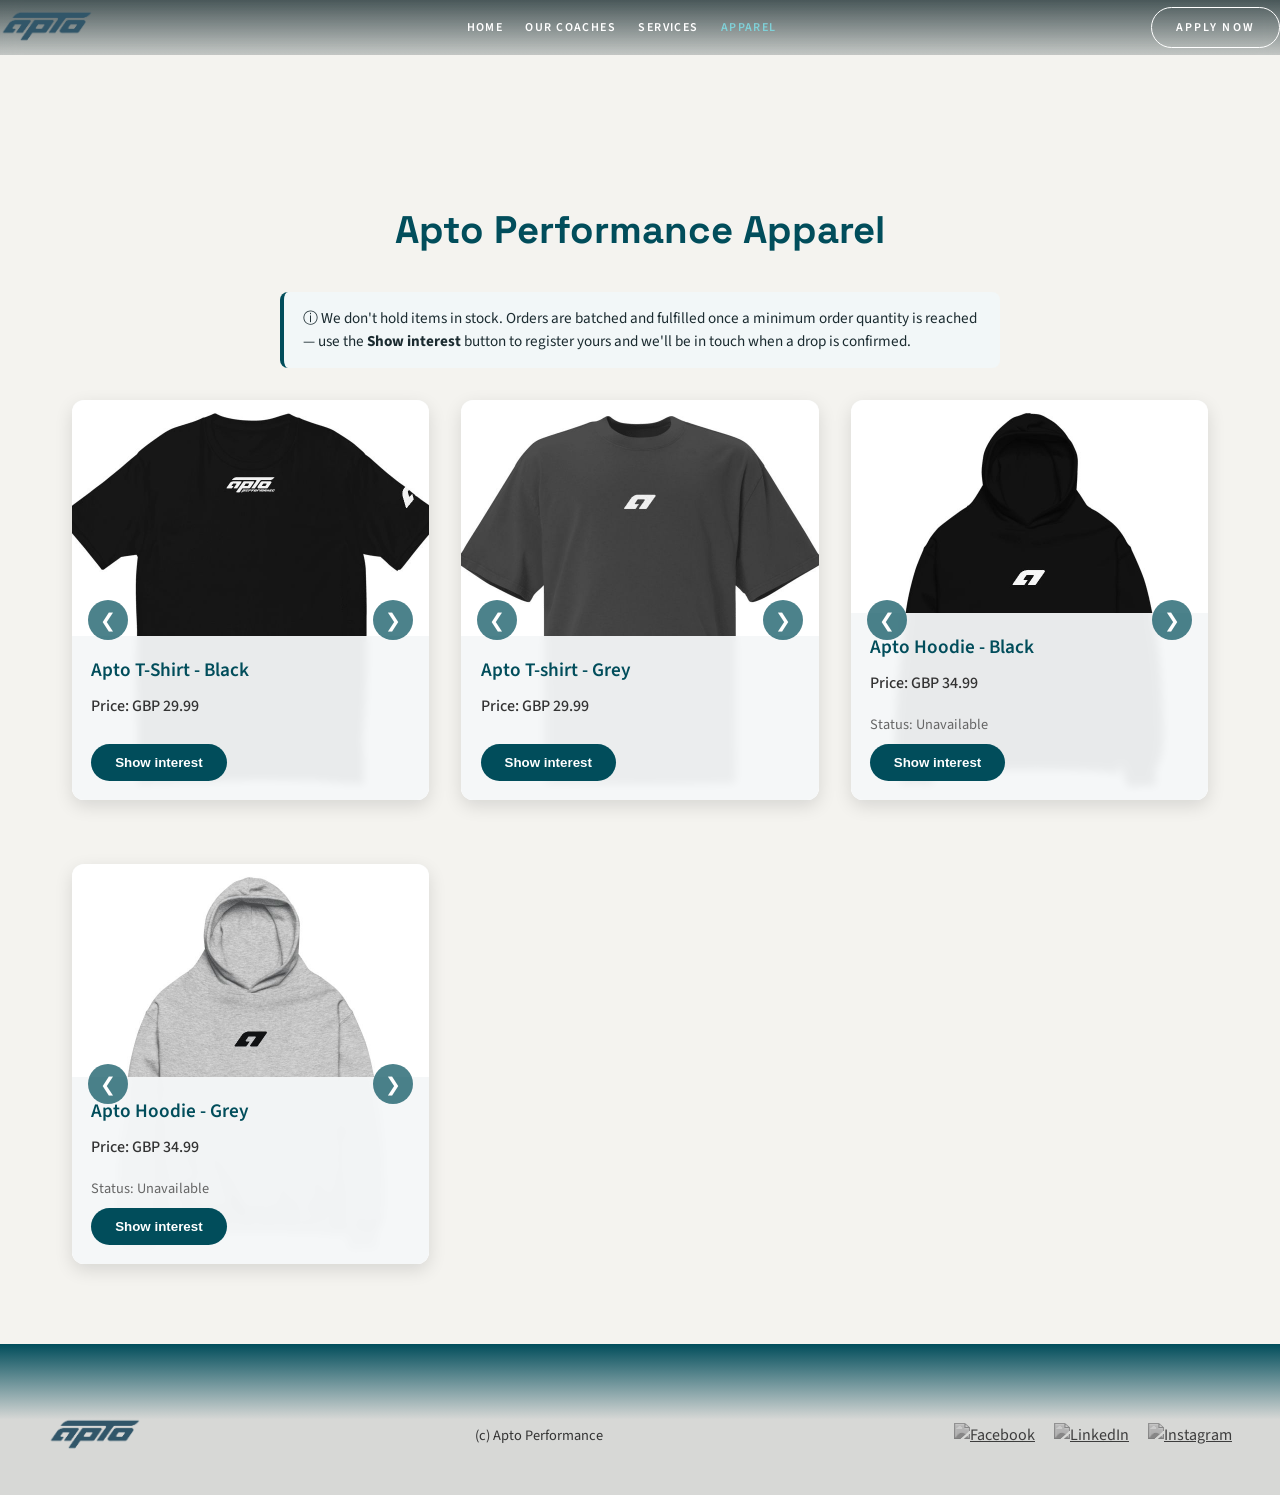
==== Apparel.html @ 1d26939c "WebsiteUpdate" ====
<!DOCTYPE html>
<html lang="en">
<head>
    <meta charset="UTF-8">
    <meta name="viewport" content="width=device-width, initial-scale=1.0">
    <title>Apparel - Apto Performance</title>
    <link rel="stylesheet" href="Stylesheet2.css">
    <link rel="preconnect" href="https://fonts.googleapis.com">
    <link rel="preconnect" href="https://fonts.gstatic.com" crossorigin>
    <link href="https://fonts.googleapis.com/css2?family=Space+Grotesk:wght@400;500;600;700&family=Source+Sans+3:wght@400;500;600&display=swap" rel="stylesheet">
</head>
<body class="page-light">
    <header class="navbar">
        <a class="logo" href="AptoPerformance2.html" aria-label="Apto Performance home">
            <img src="Images/AptoBlueBG.png" alt="Apto Performance logo">
        </a>
        <nav class="nav-links">
			<a href="AptoPerformance2.html">Home</a>
			<a href="Coaches.html">Our Coaches</a>
			<a href="Services.html">Services</a>
			<a href="Apparel.html" class="active">Apparel</a>
			
		</nav>
        <a href="Applicaton.html" class="apply-button">Apply Now</a>
    </header>

    <main class="shop-container">
        <h1 class="page-title">Apto Performance Apparel</h1>

        <div class="apparel-disclaimer">
            <p>&#9432; We don't hold items in stock. Orders are batched and fulfilled once a minimum order quantity is reached — use the <strong>Show interest</strong> button to register yours and we'll be in touch when a drop is confirmed.</p>
        </div>

        <div class="shop-grid">
            <div class="shop-item">
                <div class="item-slides">
                    <div class="item-image active">
                        <img src="Images/AptoTshirtBlack.jpg" alt="Apto Performance T-Shirt Black - Front">
                    </div>
                    <div class="item-image">
                        <img src="Images/AptoTshirtBlackBack.jpg" alt="Apto Performance T-Shirt Black - Back">
                    </div>
                    <button class="slide-prev" aria-label="Previous view">&#10094;</button>
                    <button class="slide-next" aria-label="Next view">&#10095;</button>
                </div>
                <div class="item-details">
                    <h3 class="item-name">Apto T-Shirt - Black</h3>
                    <p class="item-price">Price: GBP 29.99</p>
                    <button class="interest-button" type="button" data-item="Apto T-Shirt - Black">Show interest</button>
                </div>
            </div>

            <div class="shop-item">
                <div class="item-slides">
                    <div class="item-image active">
                        <img src="Images/AptoTshirtGreyFront.jpg" alt="Apto Performance T-shirt Grey - Front">
                    </div>
                    <div class="item-image">
                        <img src="Images/AptoTshirtGreyBack.jpg" alt="Apto Performance T-shirt Grey - Back">
                    </div>
                    <button class="slide-prev" aria-label="Previous view">&#10094;</button>
                    <button class="slide-next" aria-label="Next view">&#10095;</button>
                </div>
                <div class="item-details">
                    <h3 class="item-name">Apto T-shirt - Grey</h3>
                    <p class="item-price">Price: GBP 29.99</p>
                    <button class="interest-button" type="button" data-item="Apto T-shirt - Grey">Show interest</button>
                </div>
            </div>

            <div class="shop-item">
                <div class="item-slides">
                    <div class="item-image active">
                        <img src="Images/AptoHoodieBlack.jpg" alt="Apto Performance Hoodie Black - Front">
                    </div>
                    <div class="item-image">
                        <img src="Images/AptoHoodieBlackBack.jpg" alt="Apto Performance Hoodie Black - Back">
                    </div>
                    <button class="slide-prev" aria-label="Previous view">&#10094;</button>
                    <button class="slide-next" aria-label="Next view">&#10095;</button>
                </div>
                <div class="item-details">
                    <h3 class="item-name">Apto Hoodie - Black</h3>
                    <p class="item-price">Price: GBP 34.99</p>
                    <p class="item-status">Status: Unavailable</p>
                    <button class="interest-button" type="button" data-item="Apto Hoodie - Black">Show interest</button>
                </div>
            </div>

            <div class="shop-item">
                <div class="item-slides">
                    <div class="item-image active">
                        <img src="Images/AptoHoodieGreyFront.jpg" alt="Apto Performance Hoodie Grey - Front">
                    </div>
                    <div class="item-image">
                        <img src="Images/AptoHoodieGreyBack.jpg" alt="Apto Performance Hoodie Grey - Back">
                    </div>
                    <button class="slide-prev" aria-label="Previous view">&#10094;</button>
                    <button class="slide-next" aria-label="Next view">&#10095;</button>
                </div>
                <div class="item-details">
                    <h3 class="item-name">Apto Hoodie - Grey</h3>
                    <p class="item-price">Price: GBP 34.99</p>
                    <p class="item-status">Status: Unavailable</p>
                    <button class="interest-button" type="button" data-item="Apto Hoodie - Grey">Show interest</button>
                </div>
            </div>
        </div>
    </main>

    <div class="interest-modal" id="interestModal" aria-hidden="true">
    <div class="interest-dialog" role="dialog" aria-modal="true" aria-labelledby="interestTitle">
        <button class="interest-close" type="button" aria-label="Close">&times;</button>
        <h2 id="interestTitle">Show interest</h2>
        <p class="interest-item" id="interestItem">Item</p>
        <form class="interest-form" id="interestForm">
            <div>
                <label for="interestEmail">Email address *</label>
                <input type="email" id="interestEmail" name="email" placeholder="you@email.com" required>
            </div>
            
            <div>
                <label for="interestSize">Size *</label>
                <select id="interestSize" name="size" required>
                    <option value="">Select a size</option>
                    <option value="XS">XS</option>
                    <option value="S">S</option>
                    <option value="M">M</option>
                    <option value="L">L</option>
                    <option value="XL">XL</option>
                    <option value="XXL">XXL</option>
                </select>
            </div>
            
            <input type="hidden" name="formType" value="interests">
            <input type="hidden" id="interestProduct" name="product">
            <button class="interest-submit" type="submit">Submit</button>
            <p class="interest-note" id="interestNote" aria-live="polite"></p>
        </form>
    </div>
</div>

    <footer class="footer">
        <div class="footer-top">
            <div class="logo">
            <img src="Images/AptoBlueBG.png" alt="Apto Performance logo">
        </div>
            <small class="footer-note">(c) Apto Performance</small>
            <div class="social-icons">
                <a href="https://www.facebook.com/people/Apto-Performance/100088809663048/#"><img src="https://cdn.jsdelivr.net/gh/simple-icons/simple-icons/icons/facebook.svg" alt="Facebook"></a>
                <a href=""><img src="https://cdn.jsdelivr.net/gh/simple-icons/simple-icons/icons/linkedin.svg" alt="LinkedIn"></a>
                <a href="https://www.instagram.com/aptoperformance/"><img src="https://cdn.jsdelivr.net/gh/simple-icons/simple-icons/icons/instagram.svg" alt="Instagram"></a>
            </div>
        </div>
    </footer>

    <script>
(function() {
    
    const WEB_APP_URL = "https://script.google.com/macros/s/AKfycbxnKYdPYnjAOEuteNbbjnvzeq5X55XL0g7RNMB8_50LRV9E2k8RzQNpLJGzI8JC-g3tlA/exec";

    const items = document.querySelectorAll('.shop-item');
    
    items.forEach(item => {
        const images = Array.from(item.querySelectorAll('.item-image'));
        const prevButton = item.querySelector('.slide-prev');
        const nextButton = item.querySelector('.slide-next');
        let currentIndex = 0;

        function showImage(index) {
            images.forEach(img => img.classList.remove('active'));
            images[index].classList.add('active');
            currentIndex = index;
        }

        function nextImage() {
            showImage((currentIndex + 1) % images.length);
        }

        function prevImage() {
            showImage((currentIndex - 1 + images.length) % images.length);
        }

        prevButton.addEventListener('click', prevImage);
        nextButton.addEventListener('click', nextImage);

        item.addEventListener('keydown', (e) => {
            if (e.key === 'ArrowLeft') prevImage();
            if (e.key === 'ArrowRight') nextImage();
        });
    });

    const modal = document.getElementById('interestModal');
    const modalTitle = document.getElementById('interestItem');
    const emailInput = document.getElementById('interestEmail');
    const sizeSelect = document.getElementById('interestSize');
    const productInput = document.getElementById('interestProduct');
    const interestNote = document.getElementById('interestNote');
    const form = document.getElementById('interestForm');
    const closeButton = modal.querySelector('.interest-close');
    let lastActiveButton = null;

    function openModal(itemName, trigger) {
        lastActiveButton = trigger;
        modalTitle.textContent = itemName;
        productInput.value = itemName;
        interestNote.textContent = '';
        modal.classList.add('open');
        modal.setAttribute('aria-hidden', 'false');
        setTimeout(() => emailInput.focus(), 0);
    }

    function closeModal() {
        modal.classList.remove('open');
        modal.setAttribute('aria-hidden', 'true');
        form.reset();
        if (lastActiveButton) {
            lastActiveButton.focus();
        }
    }

    document.querySelectorAll('.interest-button').forEach(button => {
        button.addEventListener('click', () => {
            openModal(button.dataset.item || 'Item', button);
        });
    });

    closeButton.addEventListener('click', closeModal);

    modal.addEventListener('click', (event) => {
        if (event.target === modal) {
            closeModal();
        }
    });

    document.addEventListener('keydown', (event) => {
        if (event.key === 'Escape' && modal.classList.contains('open')) {
            closeModal();
        }
    });

    form.addEventListener('submit', async (event) => {
        event.preventDefault();
        interestNote.textContent = 'Submitting...';

        try {
            const formData = new FormData(form);
            
            const response = await fetch(WEB_APP_URL, {
                method: 'POST',
                body: formData
            });

            if (!response.ok) {
                throw new Error('Submission failed');
            }

            const result = await response.json();
            
            if (result.status === 'success') {
                interestNote.textContent = 'Thanks! We will reach out soon.';
                setTimeout(closeModal, 1500);
            } else {
                throw new Error(result.message || 'Submission failed');
            }
        } catch (error) {
            interestNote.textContent = 'Sorry, something went wrong. Please try again.';
            console.error('Submission error:', error);
        }
    });

    const sequence = [
        document.querySelector('.navbar'),
        document.querySelector('.shop-container'),
        document.querySelector('.footer')
    ].filter(Boolean);

    sequence.forEach((el, i) => {
        el.classList.add('fade-seq');
        el.style.setProperty('--delay', (i * 220) + 'ms');
    });

    requestAnimationFrame(() => {
        requestAnimationFrame(() => {
            sequence.forEach(el => el.classList.add('is-visible'));
        });
    });
})();
</script>
</body>
</html>
---- Stylesheet2.css ----
/* ==================== BASE STYLES ==================== */
* {
    margin: 0;
    padding: 0;
    box-sizing: border-box;
}

html {
    margin: 0;
    padding: 0;
    overflow-x: hidden;
}

:root {
    --color-ink: #0b1f24;
    --color-ink-soft: #436169;
    --color-brand: #014d5b;
    --color-brand-strong: #006d77;
    --color-accent: #7fd1d8;
    --color-surface: #f5f7f8;
    --color-paper: #ffffff;
    --shadow-lg: 0 18px 45px rgba(0, 0, 0, 0.28);
    --shadow-md: 0 12px 30px rgba(15, 31, 36, 0.12);
    --radius-lg: 18px;
    --radius-md: 12px;
    --radius-pill: 999px;
    --font-display: 'Space Grotesk', 'Montserrat', sans-serif;
    --font-body: 'Source Sans 3', 'Helvetica Neue', Arial, sans-serif;
}

body {
    font-family: var(--font-body);
    color: #ffffff;
    background-color: var(--color-brand);
    line-height: 1.6;
    margin: 0;
    padding: 0;
    overflow-x: hidden;
}

body.page-light {
    background: #f4f3ef;
    color: var(--color-ink);
}

img {
    max-width: 100%;
}

a {
    color: inherit;
}

.container {
    width: min(1120px, 92vw);
    margin: 0 auto;
}

/* ==================== NAVIGATION ==================== */
.navbar {
    top: 0;
    width: 100%;
    padding: var(--spacing-sm) var(--spacing-md);
    display: flex;
    justify-content: space-between;
    align-items: center;
    gap: 24px;
    background: linear-gradient(180deg, rgba(1, 22, 26, 0.7), rgba(1, 22, 26, 0.2));
    backdrop-filter: blur(10px);
    z-index: 999;
    position: relative;
    transition: background 0.3s ease;
}

.page-home .navbar {
    background: transparent;
    backdrop-filter: none;
}

.page-home .navbar.scrolled {
    background: linear-gradient(180deg, rgba(1, 22, 26, 0.7), rgba(1, 22, 26, 0.2));
    backdrop-filter: blur(10px);
}

.logo {
    display: flex;
    align-items: center;
    font-weight: 700;
    font-size: 1.2rem;
}

.logo img {
    height: 55px;
}

.nav-links {
    display: flex;
    align-items: center;
    gap: 22px;
    flex-wrap: wrap;
    justify-content: center;
}

.nav-links a {
    margin: 0;
    text-decoration: none;
    color: white;
    font-weight: 600;
    letter-spacing: 0.12em;
    text-transform: uppercase;
    font-size: 12px;
}

.nav-links a:hover,
.nav-links a.active {
    color: #7fd1d8;
}

/* ==================== BUTTONS ==================== */
.apply-button {
    border: 1px solid white;
    padding: 10px 24px;
    border-radius: var(--radius-pill);
    background: transparent;
    color: white;
    font-size: 12px;
    font-weight: 600;
    letter-spacing: 0.18em;
    text-transform: uppercase;
    text-decoration: none;
    cursor: pointer;
    transition: all 0.3s cubic-bezier(0.23, 1, 0.320, 1);
    overflow: hidden;
    position: relative;
}

.apply-button::before {
    content: '';
    position: absolute;
    inset: 0;
    margin: auto;
    width: 50px;
    height: 50px;
    border-radius: inherit;
    scale: 0;
    z-index: -1;
    background-color: #006d77;
    transition: all 0.6s cubic-bezier(0.23, 1, 0.320, 1);
}

.apply-button:hover {
    background: white;
    color: black;
    scale: 1.05;
    box-shadow: 0 0 20px rgba(193, 163, 98, 0.35);
}

.apply-button:hover::before {
    scale: 3;
}

.apply-button:active {
    scale: 1;
}

.cta-button {
    padding: 12px 30px;
    border: 0;
    border-radius: var(--radius-pill);
    background-color: #152227;
    color: #ffffff;
    font-weight: bold;
    transition: all 0.5s;
    text-decoration: none;
    letter-spacing: 0.02em;
}

.cta-button:hover {
    background-color: var(--color-brand-strong);
    box-shadow: 0 0 20px #6fc5ff50;
    transform: translateY(-2px);
}

.cta-button:active {
    background-color: #3d94cf;
    transition: all 0.25s;
    box-shadow: none;
    transform: scale(0.98);
}

.cta-button.secondary {
    background: transparent;
    border: 2px solid rgba(255, 255, 255, 0.85);
    color: #fff;
}

.cta-button.secondary:hover {
    background: rgba(255, 255, 255, 0.15);
}

.contact-button {
    display: inline-block;
    margin: 2rem auto;
    background: #1b2b30;
    color: #fff;
    border: none;
    padding: 1rem 3rem;
    min-width: 200px;
    text-align: center;
    border-radius: var(--radius-pill);
    font-size: 1.1rem;
    font-weight: 600;
    letter-spacing: 0.03em;
    cursor: pointer;
    box-shadow: 0 2px 12px rgba(1, 77, 91, 0.08);
    transition:background 0.2s, transform 0.2s;
    text-decoration: none;
}

.contact-button:hover,
.contact-button:focus {
    background: #006d77;
    transform: translateY(-2px) scale(1.03);
    outline: none;
}

.read-more-button {
    background: var(--color-brand);
    color: #fff;
    border: none;
    padding: 0.6rem 1rem;
    border-radius: var(--radius-pill);
    cursor: pointer;
    font-weight: 600;
    margin-top: 10px;
}

.read-more-button:focus {
    outline: 3px solid rgba(1, 77, 91, 0.2);
}

/* ==================== FIXED SCROLL ARROW ==================== */
.scroll-arrow-fixed {
    position: fixed;
    bottom: 2rem;
    left: 50%;
    transform: translateX(-50%);
    z-index: 1000;
    opacity: 1;
    transition: opacity 0.4s ease, transform 0.4s ease;
}

.scroll-arrow-fixed.hidden {
    opacity: 0;
    pointer-events: none;
    transform: translateX(-50%) translateY(10px);
}

/* ==================== LANDING SCREEN ==================== */
.landing-screen {
    width: 100%;
    height: 100vh;
    background: linear-gradient(135deg, #014d5b 0%, #006d77 100%);
    display: flex;
    align-items: center;
    justify-content: center;
    position: relative;
}

.landing-content {
    text-align: center;
    display: flex;
    flex-direction: column;
    align-items: center;
    gap: 2rem;
    animation: fadeInUp 1s ease;
}

.landing-logo {
    width: clamp(250px, 40vw, 500px);
    height: auto;
    filter: drop-shadow(0 10px 30px rgba(0, 0, 0, 0.3));
    animation: pulse 2s ease-in-out infinite;
}

.landing-title {
    font-family: var(--font-display);
    font-size: clamp(32px, 5vw, 64px);
    font-weight: 700;
    letter-spacing: 0.08em;
    color: #ffffff;
    text-shadow: 2px 2px 12px rgba(0, 0, 0, 0.4);
}

.scroll-arrow {
    background: transparent;
    border: 2px solid rgba(255, 255, 255, 0.6);
    border-radius: 50%;
    width: 60px;
    height: 60px;
    display: flex;
    align-items: center;
    justify-content: center;
    cursor: pointer;
    color: #ffffff;
    transition: all 0.3s ease;
    animation: bounce 2s ease-in-out infinite;
    margin-top: 1rem;
}

.scroll-arrow:hover {
    background: rgba(255, 255, 255, 0.1);
    border-color: #ffffff;
    transform: scale(1.1);
}

@keyframes fadeInUp {
    from {
        opacity: 0;
        transform: translateY(30px);
    }
    to {
        opacity: 1;
        transform: translateY(0);
    }
}

@keyframes pulse {
    0%, 100% {
        transform: scale(1);
    }
    50% {
        transform: scale(1.02);
    }
}

@keyframes bounce {
    0%, 20%, 50%, 80%, 100% {
        transform: translateY(0);
    }
    40% {
        transform: translateY(-10px);
    }
    60% {
        transform: translateY(-5px);
    }
}

/* ==================== HERO SECTION ==================== */
.hero {
    align-items: center;
    padding: 110px 5vw 70px;
    text-align: center;
    background: radial-gradient(circle at top, rgba(127, 209, 216, 0.22), transparent 55%), var(--color-brand);
    position: relative;
}

/* Split hero layout */
.hero-split {
    padding: 0;
    margin: 0;
    min-height: auto;
    display: flex;
    flex-direction: column;
    width: 100vw;
    position: relative;
    left: 0;
}

.hero-split-inner {
    display: grid;
    grid-template-columns: 1fr 1fr;
    min-height: 100vh;
    background: var(--color-brand);
    gap: 0;
    margin: 0;
    padding: 0;
    width: 100%;
}

.hero-left {
    position: relative;
    height: 100vh;
    overflow: hidden;
    margin: 0;
    padding: 0;
}

.hero-right {
    display: flex;
    align-items: center;
    justify-content: center;
    padding: 4rem 3rem;
    background: var(--color-brand);
    margin: 0;
}

.intro-text {
    max-width: 560px;
    text-align: left;
}

.hero-video-section {
    width: 100%;
    padding: 0;
    background: var(--color-brand);
    margin: 0;
}

.hero-video-section video {
    width: 100%;
    height: auto;
    display: block;
    min-height: 85vh;
    max-height: 90vh;
    object-fit: cover;
}

.hero-media {
    display: grid;
    grid-template-columns: minmax(0, 1.4fr) minmax(0, 0.8fr);
    gap: 24px;
    align-items: stretch;
}

.hero-video {
    border-radius: var(--radius-lg);
    overflow: hidden;
    box-shadow: var(--shadow-lg);
    background: #0b2b31;
    aspect-ratio: 4 / 5;
    min-height: 360px;
}

.hero-video video {
    width: 100%;
    height: 100%;
    object-fit: cover;
    display: block;
    background: #0b2b31;
}

.hero-logo {
    justify-self: center;
    width: 420px;
    max-width: 100%;
    height: auto;
    display: block;
    margin: 0 auto 2px;
    filter: drop-shadow(2px 2px 6px rgba(0, 0, 0, 0.35));
}

.hero-headline {
    font-family: var(--font-display);
    font-size: clamp(28px, 3.2vw, 48px);
    font-weight: 700;
    letter-spacing: 0.02em;
    line-height: 1.15;
    margin-bottom: 18px;
}

.hero-headline span {
    color: #7fd1d8;
}

.hero-subtext {
    font-size: 1.05rem;
    line-height: 1.7;
    color: rgba(255, 255, 255, 0.85);
    margin: 0 0 28px;
}

.hero-actions {
    display: flex;
    gap: 14px;
    flex-wrap: wrap;
    justify-content: flex-start;
}

.hero-slideshow {
    position: relative;
    width: 100%;
    height: 100%;
    overflow: hidden;
    background: #0b2b31;
    margin: 0;
    padding: 0;
}

.hero-slideshow .slides {
    position: absolute;
    inset: 0;
    margin: 0;
    padding: 0;
}

.hero-slideshow .slide {
    position: absolute;
    top: 0;
    left: 0;
    width: 100%;
    height: 100%;
    object-fit: cover;
    object-position: center;
    opacity: 0;
    transition: opacity 800ms ease-in-out;
    z-index: 0;
    margin: 0;
    padding: 0;
}

.hero-slideshow .slide.active {
    opacity: 1;
}

.hero-slideshow .overlay {
    position: absolute;
    inset: 0;
    background: linear-gradient(180deg, rgba(1, 22, 26, 0.1) 0%, rgba(1, 22, 26, 0.5) 100%);
    pointer-events: none;
    z-index: 1;
}

.hero-title {
    position: absolute;
    top: 50%;
    left: 55%;
    transform: translate(-50%, -50%);
    z-index: 2;
    padding: 0 1rem;
}

.hero-title img {
    display: block;
    max-width: min(70%, 800px);
    width: clamp(220px, 40vw, 640px);
    height: auto;
    filter: drop-shadow(2px 2px 6px rgba(0, 0, 0, 0.6));
}

.hero-overlay {
    position: absolute;
    top: 50%;
    left: 50%;
    transform: translate(-50%, -50%);
    width: clamp(180px, 35vw, 400px);
    z-index: 3;
    pointer-events: none;
    filter: drop-shadow(0 10px 25px rgba(0,0,0,.6));
    opacity: 0.9;
}
.hero-h1 h1 {
    color: #fff;
    font-size: clamp(28px, 4vw, 56px);
    font-weight: 800;
    text-align: center;
    text-shadow: 2px 2px 8px rgba(0, 0, 0, 0.7);
}

/* ==================== SLIDESHOW CONTROLS ==================== */
.slide-prev,
.slide-next {
    position: absolute;
    top: 50%;
    background: rgba(0, 0, 0, 0.35);
    border: none;
    color: #fff;
    width: 44px;
    height: 44px;
    border-radius: 50%;
    display: flex;
    align-items: center;
    justify-content: center;
    cursor: pointer;
    z-index: 2;
    font-size: 1.2rem;
    transition: background-color 0.3s, transform 0.2s;
}

.slide-prev {
    left: 16px;
}

.slide-next {
    right: 16px;
}

.slide-prev:hover,
.slide-next:hover {
    background: rgba(0, 0, 0, 0.6);

}

.shop-item .slide-prev,
.shop-item .slide-next {
    background: rgba(1, 77, 91, 0.7);
    width: 40px;
    height: 40px;
}

.shop-item .slide-prev:hover,
.shop-item .slide-next:hover {
    background: rgba(1, 77, 91, 0.9);
}

.dots {
    position: absolute;
    left: 50%;
    transform: translateX(-50%);
    bottom: 18px;
    display: flex;
    gap: 8px;
    z-index: 2;
}

.dot {
    width: 10px;
    height: 10px;
    border-radius: 50%;
    background: rgba(255, 255, 255, 0.5);
    border: none;
    cursor: pointer;
}

.dot.active {
    background: #fff;
}

/* ==================== INTRO SECTION ==================== */
.intro {
    background-color: var(--color-brand);
    color: #fff;
    max-width: 700px;
    margin: 2rem auto;
    padding: 1.5rem;
    border-radius: 10px;
    font-size: 1rem;
}

.intro-text h1 {
    font-family: var(--font-display);
    font-size: clamp(36px, 5vw, 68px);
    font-weight: 700;
    letter-spacing: 2px;
}

.intro-text p {
    margin-top: 18px;
    font-size: 16px;
    line-height: 1.6;
}

/* ==================== COACHES SECTION ==================== */
.coaches-container {
    width: 100%;
    margin: 0 auto;
    background: linear-gradient(180deg, rgba(1, 77, 91, 0.12) 0%, rgba(1, 77, 91, 0.03) 100%);
    padding: 6.5rem 0 4rem;
}

.coach-section {
    margin-bottom: 3rem;
    position: relative;
    background-color: #f5f7f8;
    padding: 2.5rem;
    max-width: 1200px;
    margin-left: auto;
    margin-right: auto;
    border-radius: var(--radius-lg);
    box-shadow: var(--shadow-md);
}

.coach-section:last-child {
    margin-bottom: 0;
}

.section-divider {
    height: 2px;
    background-color: #014d5b;
    width: 100%;
    margin: 4rem 0;
}

.coach-section:last-child .section-divider {
    display: none;
}

.coach-content {
    display: flex;
    align-items: center;
    gap: 4rem;
}

.coach-section.reverse .coach-content {
    flex-direction: row-reverse;
}

.coach-text {
    flex: 1;
}

.coach-text h2 {
    color: var(--color-brand);
    font-family: var(--font-display);
    font-size: 2.4rem;
    margin-bottom: 1.5rem;
}

.coach-text p {
    color: #333;
    line-height: 1.6;
    margin-bottom: 1.4rem;
    font-size: 1.05rem;
}

.coach-text p:last-child {
    color: #006d77;
    font-weight: 600;
    cursor: pointer;
}

.coach-image {
    flex: 1;
    max-width: 200px;
}

.coach-image img {
    width: 100%;
    height: auto;
    display: block;
    border-radius: var(--radius-md);
}

.coach-text ul {
    list-style: none;
    display: grid;
    gap: 0.6rem;
    margin-bottom: 1.4rem;
}

.coach-text ul li {
    padding-left: 1.2rem;
    position: relative;
    color: #1b2b30;
    font-weight: 500;
}

.coach-text ul li::before {
    content: '';
    width: 8px;
    height: 8px;
    border-radius: 50%;
    background: var(--color-brand-strong);
    position: absolute;
    left: 0;
    top: 0.6rem;
}

.extra-content {
    max-height: 0;
    overflow: hidden;
    transition: max-height 400ms ease, padding 300ms ease;
    padding-top: 0;
}

.extra-content.open {
    max-height: 600px;
    padding-top: 1rem;
}

/* ==================== SERVICES ==================== */
.services-hero {
    background: linear-gradient(135deg, #014d5b 0%, #0b6b74 55%, #1b7f87 100%);
    color: #f5f7f8;
    padding: 130px 1.5rem 4.5rem;
    text-align: center;
}

.services-hero .hero-content {
    max-width: 860px;
    margin: 0 auto;
}

.services-hero h1 {
    font-family: var(--font-display);
    font-size: clamp(32px, 4vw, 56px);
    font-weight: 700;
    letter-spacing: 0.4px;
    margin-bottom: 1rem;
}

.eyebrow {
    text-transform: uppercase;
    letter-spacing: 0.28em;
    font-size: 0.75rem;
    font-weight: 600;
    color: rgba(245, 247, 248, 0.8);
    margin-bottom: 0.75rem;
}

.lead {
    font-size: 1.05rem;
    line-height: 1.7;
    color: rgba(245, 247, 248, 0.9);
    margin-bottom: 1.8rem;
}

.primary-button {
    display: flex;
    align-items: center;
    justify-content: center;
    padding: 0.85rem 1.7rem;
    border-radius: var(--radius-pill);
    background: #f5f7f8;
    color: #014d5b;
    font-weight: 700;
    text-decoration: none;
    box-shadow: 0 12px 25px rgba(1, 34, 40, 0.3);
    transition: transform 0.2s ease, box-shadow 0.2s ease;
}

.primary-button:hover,
.primary-button:focus {
    transform: translateY(-2px);
    box-shadow: 0 16px 30px rgba(1, 34, 40, 0.35);
}

.secondary-link {
    color: rgba(245, 247, 248, 0.9);
    text-decoration: none;
    border-bottom: 1px solid rgba(245, 247, 248, 0.4);
    font-weight: 600;
}

.services-body {
    max-width: 1120px;
    margin: -2.5rem auto 3.5rem;
    padding: 0 1.5rem 3.5rem;
}

.page-services .service-card {
    display: flex;
    flex-direction: column;
}

.page-services .service-card p {
    flex: 1;
}

.card-learn-more {
    display: inline-block;
    margin-top: 1.2rem;
    padding: 0.6rem 1.4rem;
    border-radius: var(--radius-pill);
    background: var(--color-brand);
    color: #ffffff;
    font-weight: 600;
    font-size: 0.9rem;
    text-decoration: none;
    transition: background 0.2s ease, transform 0.2s ease;
    align-self: flex-start;
}

.card-learn-more:hover {
    background: var(--color-brand-strong);
    transform: translateY(-2px);
}

.tier-grid {
    display: grid;
    grid-template-columns: repeat(auto-fit, minmax(260px, 1fr));
    gap: 1.4rem;
    margin-top: 2rem;
}

.tier-card {
    background: #f2f7f8;
    border-radius: 14px;
    padding: 1.6rem;
    border: 1px solid rgba(1, 77, 91, 0.1);
    display: flex;
    flex-direction: column;
}

.tier-card h3,
.pricing-table h3 {
    color: var(--color-brand);
    font-family: var(--font-display);
    font-weight: 700;
}

.tier-card h3 {
    font-size: 1.15rem;
    margin-bottom: 0.5rem;
}

.tier-card .tier-desc {
    color: var(--color-ink-soft);
    font-size: 0.95rem;
    line-height: 1.55;
    margin-bottom: 1rem;
}

.tier-card ul,
.section-heading.list-section ul {
    list-style: none;
    padding: 0;
    display: grid;
}

.tier-card ul {
    margin: 0;
    gap: 0.45rem;
    flex: 1;
}

.tier-card ul li,
.section-heading.list-section ul li {
    padding-left: 1.2rem;
    position: relative;
    color: #1b2b30;
}

.tier-card ul li {
    font-size: 0.93rem;
    line-height: 1.45;
}

.section-heading.list-section p + ul {
    margin-top: 0.8rem;
}

.section-heading.list-section ul {
    gap: 0.5rem;
    margin-top: 0.8rem;
    margin-bottom: 1rem;
}

.section-heading.list-section ul li {
    font-size: 1rem;
    line-height: 1.5;
}

.tier-card ul li::before,
.section-heading.list-section ul li::before {
    content: '';
    width: 7px;
    height: 7px;
    border-radius: 50%;
    background: var(--color-brand-strong);
    position: absolute;
    left: 0;
}

.tier-card ul li::before {
    top: 0.5rem;
}

.section-heading.list-section ul li::before {
    top: 0.52rem;
}

.pricing-table {
    margin-top: 1.8rem;
}

.pricing-table h3 {
    font-size: 1.1rem;
    margin-bottom: 0.8rem;
}

.pricing-rows {
    display: grid;
    gap: 0.6rem;
}

.pricing-row {
    display: flex;
    justify-content: space-between;
    align-items: baseline;
    padding: 0.75rem 1rem;
    background: #f2f7f8;
    border-radius: 10px;
    border: 1px solid rgba(1, 77, 91, 0.08);
    gap: 1rem;
    flex-wrap: wrap;
}

.pricing-row .tier-label {
    font-weight: 700;
    color: var(--color-brand);
    font-size: 0.95rem;
}

.pricing-row .tier-price {
    font-size: 1rem;
    color: #1b2b30;
}

.pricing-row .member-price {
    font-size: 0.85rem;
    color: var(--color-ink-soft);
}

.service-section-gap {
    margin-top: 2rem;
}

.services-grid {
    display: grid;
    grid-template-columns: repeat(auto-fit, minmax(220px, 1fr));
    gap: 1.6rem;
    margin-bottom: 3rem;
}

.service-card {
    background: #ffffff;
    padding: 1.6rem;
    border-radius: var(--radius-md);
    box-shadow: var(--shadow-md);
    border: 1px solid rgba(1, 77, 91, 0.08);
}

.service-card h2 {
    color: #014d5b;
    font-size: 1.2rem;
    margin-bottom: 0.6rem;
}

.service-card p {
    color: #1f3a40;
    line-height: 1.6;
}

.testimonials-section {
    background: #ffffff;
    border-radius: var(--radius-lg);
    padding: 2.5rem;
    box-shadow: 0 18px 40px rgba(15, 31, 36, 0.12);
}

.section-heading {
    text-align: center;
    margin-bottom: 2rem;
}

.section-heading.list-section {
    text-align: left;
}

.section-heading h2 {
    color: #014d5b;
    font-size: clamp(24px, 3vw, 36px);
    margin-bottom: 0.5rem;
}

.section-heading p {
    color: #436169;
}

.testimonials-grid {
    display: grid;
    grid-template-columns: repeat(auto-fit, minmax(240px, 1fr));
    gap: 1.6rem;
}

.testimonial-card {
    background: #f2f6f7;
    border-radius: var(--radius-md);
    overflow: hidden;
    box-shadow: 0 12px 25px rgba(15, 31, 36, 0.12);
    display: flex;
    flex-direction: column;
    perspective: 1000px;
    cursor: pointer;
}

/* ==================== COACH TESTIMONIAL CARDS ==================== */
.cards-wrap {
    margin: 1.5rem 0;
    width: 100%;
}

.cards-grid {
    display: grid;
    grid-template-columns: repeat(3, minmax(280px, 1fr));
    gap: 1.2rem;
    align-items: stretch;
    justify-content: center;
}

.cards-grid .testimonial-card {
    height: 340px;
}

.cards-grid .testimonial-card img {
    width: 100%;
    height: 100%;
    object-fit: cover;
}

@media (max-width: 900px) {
    .cards-grid {
        grid-template-columns: repeat(2, minmax(260px, 1fr));
    }
}

@media (max-width: 600px) {
    .cards-grid {
        grid-template-columns: 1fr;
    }
}

.testimonial-card img {
    width: 100%;
    height: 220px;
    object-fit: cover;
    display: block;
}

.testimonial-body {
    padding: 1.4rem;
}

.quote {
    font-size: 1rem;
    line-height: 1.55;
    color: #1a3035;
}

.person {
    font-weight: 700;
    margin-top: 0.9rem;
    color: #014d5b;
}
/* ==================== FLIP CARD STYLES ==================== */
.card-inner {
    position: relative;
    width: 100%;
    height: 100%;
    transition: transform 0.6s;
    transform-style: preserve-3d;
}

.testimonial-card:hover .card-inner,
.testimonial-card:focus .card-inner {
    transform: rotateY(180deg);
}

.card-face {
    position: absolute;
    width: 100%;
    height: 100%;
    backface-visibility: hidden;
    border-radius: var(--radius-md);
    overflow: hidden;
}

.card-front {
    background: #f2f6f7;
}

.card-front img {
    width: 100%;
    height: 100%;
    object-fit: cover;
    display: block;
}

.card-back {
    background: #ffffff;
    transform: rotateY(180deg);
    display: flex;
    flex-direction: column;
    justify-content: center;
    padding: 1.75rem;
    box-shadow: 0 4px 12px rgba(0, 0, 0, 0.1);
}

.card-back .quote {
    font-size: 0.95rem;
    line-height: 1.55;
    color: #1a3035;
    margin-bottom: 0;
}

.card-back .person {
    font-weight: 700;
    color: #014d5b;
    margin-top: 0;
}

/* ==================== SHOP SECTION ==================== */
.shop-container {
    max-width: 1200px;
    margin: 0 auto;
    padding: 7rem 2rem 3rem;
}

.apparel-disclaimer {
    max-width: 720px;
    margin: 0 auto 2rem;
    padding: 0.9rem 1.2rem;
    background: #f2f7f8;
    border-left: 4px solid var(--color-brand);
    border-radius: 8px;
    color: #1b2b30;
    font-size: 0.95rem;
    line-height: 1.55;
}

.apparel-disclaimer p {
    margin: 0;
}

.shop-grid {
    display: grid;
    grid-template-columns: repeat(auto-fit, minmax(300px, 1fr));
    gap: 2rem;
    margin-top: 2rem;
}

.shop-item {
    position: relative;
    height: 400px;
    margin-bottom: 2rem;
    border-radius: var(--radius-md);
    overflow: hidden;
    box-shadow: 0 6px 18px rgba(0, 0, 0, 0.12);
    background-color: #f5f7f8;
    transition: transform 0.3s ease;
}

.shop-item:hover {
    transform: translateY(-5px);
}

.item-slides {
    position: relative;
    width: 100%;
    height: 100%;
}

.item-image {
    position: absolute;
    top: 0;
    left: 0;
    width: 100%;
    height: 100%;
    background-color: #fff;
    display: flex;
    align-items: center;
    justify-content: center;
    opacity: 0;
    transition: opacity 0.5s ease-in-out;
}

.item-image.active {
    opacity: 1;
}

.item-image img {
    width: 100%;
    height: 100%;
    object-fit: cover;
    display: block;
}

.item-details {
    position: absolute;
    bottom: 0;
    left: 0;
    right: 0;
    padding: 1.2rem;
    background: rgba(245, 247, 248, 0.95);
    backdrop-filter: blur(4px);
}

.item-name {
    font-size: 1.2rem;
    font-weight: 600;
    margin-bottom: 0.5rem;
    color: #014d5b;
}

.item-price {
    font-weight: 500;
    color: #333;
    margin-bottom: 1rem;
}

.item-status {
    font-size: 0.9rem;
    color: #666;
}

/* ==================== INTEREST MODAL ==================== */
.interest-modal {
    display: none;
    position: fixed;
    inset: 0;
    background: rgba(11, 31, 36, 0.75);
    backdrop-filter: blur(4px);
    z-index: 1000;
    align-items: center;
    justify-content: center;
    padding: 1rem;
}

.interest-modal.open {
    display: flex;
}

.interest-dialog {
    background: #ffffff;
    border-radius: var(--radius-lg);
    padding: 2rem;
    max-width: 480px;
    width: 100%;
    position: relative;
    box-shadow: var(--shadow-lg);
}

.interest-close {
    position: absolute;
    top: 1rem;
    right: 1rem;
    background: transparent;
    border: none;
    font-size: 2rem;
    color: var(--color-ink-soft);
    cursor: pointer;
    width: 40px;
    height: 40px;
    display: flex;
    align-items: center;
    justify-content: center;
    border-radius: 50%;
    transition: background 0.2s;
}

.interest-close:hover {
    background: rgba(1, 77, 91, 0.1);
}

.interest-dialog h2 {
    color: var(--color-brand);
    font-family: var(--font-display);
    font-size: 1.75rem;
    margin-bottom: 0.5rem;
}

.interest-item {
    color: var(--color-ink-soft);
    font-size: 1rem;
    margin-bottom: 1.5rem;
}

.interest-form {
    display: grid;
    gap: 1rem;
}

.interest-form label,
.form-field label {
    display: block;
    font-weight: 600;
    margin-bottom: 0.4rem;
}

.interest-form label {
    color: var(--color-ink);
}

.form-field label {
    color: var(--color-ink-soft);
    font-size: 0.95rem;
}

.interest-form input[type="email"],
.interest-form select,
.form-field input,
.form-field textarea,
.lead-form input[type="text"],
.lead-form input[type="email"],
.lead-form input[type="tel"],
.lead-form textarea {
    width: 100%;
    padding: 0.9rem 1rem;
    border-radius: 10px;
    border: 1px solid #ccd7da;
    font-size: 1rem;
    font-family: var(--font-body);
}

.interest-form input[type="email"]:focus,
.interest-form select:focus,
.form-field input:focus,
.form-field textarea:focus,
.lead-form input[type="text"]:focus,
.lead-form input[type="email"]:focus,
.lead-form input[type="tel"]:focus,
.lead-form textarea:focus {
    outline: 3px solid rgba(1, 77, 91, 0.15);
    border-color: #89c1c8;
}

.interest-submit,
.interest-button {
    background: var(--color-brand);
    color: #fff;
    border: none;
    border-radius: var(--radius-pill);
    font-weight: 600;
    cursor: pointer;
    transition: background 0.2s, transform 0.2s;
    margin-top: 0.5rem;
}

.interest-submit {
    padding: 0.9rem 2rem;
    font-size: 1rem;
}

.interest-submit:hover {
    background: var(--color-brand-strong);
    transform: translateY(-2px);
}

.interest-note {
    text-align: center;
    color: var(--color-brand-strong);
    font-weight: 600;
    margin-top: 0.5rem;
}

.interest-button {
    padding: 0.7rem 1.5rem;
}

.interest-button:hover {
    background: var(--color-brand-strong);
    transform: translateY(-2px);
}

.view-indicator {
    position: absolute;
    top: 1rem;
    right: 1rem;
    background: rgba(1, 77, 91, 0.7);
    color: #fff;
    padding: 0.4rem 0.8rem;
    border-radius: 20px;
    font-size: 0.9rem;
    z-index: 2;
}

.page-title {
    text-align: center;
    color: var(--color-brand);
    margin: 2rem 0;
    font-size: 2.4rem;
    font-weight: 700;
    font-family: var(--font-display);
}

/* ==================== APPLICATION FORM ==================== */
.form-shell {
    min-height: 80vh;
    display: flex;
    flex-direction: column;
    align-items: center;
    justify-content: center;
    padding: 6rem 1.5rem 4rem;
}

.form-card {
    width: min(640px, 94vw);
    background: #ffffff;
    border-radius: var(--radius-lg);
    padding: 2.6rem 2.2rem 3rem;
    box-shadow: var(--shadow-md);
}

.form-header {
    display: flex;
    flex-direction: column;
    align-items: center;
    margin-bottom: 2rem;
}

.form-header img {
    width: 90px;
    height: 90px;
    object-fit: contain;
    border-radius: var(--radius-md);
    margin-bottom: 1rem;
}

.form-fields {
    display: grid;
    gap: 1.2rem;
}

.form-fields .contact-button {
    width: 100%;
    margin: 0.6rem 0 0;
}

.form-title {
    font-family: var(--font-display);
    font-size: 2rem;
    color: var(--color-brand);
    margin-bottom: 0.4rem;
    text-align: center;
}

.form-subtitle {
    color: var(--color-ink-soft);
    text-align: center;
    font-size: 1rem;
}

.lead-form {
    display: grid;
    gap: 1rem;
}

.lead-form > label {
    display: grid;
    gap: 0.4rem;
    font-weight: 600;
    color: var(--color-ink);
}

.lead-form fieldset {
    border: 1px solid #ccd7da;
    border-radius: var(--radius-md);
    padding: 1rem 1.1rem 1.1rem;
    display: grid;
    gap: 0.7rem;
}

.lead-form legend {
    padding: 0 0.4rem;
    font-weight: 600;
    color: var(--color-ink);
}

.lead-form fieldset label {
    display: flex;
    align-items: center;
    gap: 0.6rem;
    font-weight: 500;
    color: var(--color-ink);
}

.lead-form input[type="radio"],
.lead-form input[type="checkbox"] {
    margin: 0;
    transform: translateY(1px);
}

.lead-form .contact-button {
    width: 100%;
    margin-top: 0.6rem;
}

/* ==================== HOME SERVICES SECTION ==================== */
.home-services-section {
    background: var(--color-brand);
    padding: 6rem 2rem 6rem;
    color: #ffffff;
    margin: 0;
}

.home-services-section .container {
    max-width: 1200px;
}

.services-header {
    text-align: center;
    margin-bottom: 3.5rem;
}

.services-header .eyebrow {
    text-transform: uppercase;
    letter-spacing: 0.28em;
    font-size: 0.75rem;
    font-weight: 600;
    color: rgba(255, 255, 255, 0.7);
    margin-bottom: 1rem;
}

.services-header h2 {
    font-family: var(--font-display);
    font-size: clamp(28px, 4vw, 48px);
    font-weight: 700;
    letter-spacing: 0.02em;
    line-height: 1.2;
    margin-bottom: 1.2rem;
    color: #ffffff;
}

.services-intro {
    font-size: 1.1rem;
    line-height: 1.7;
    color: rgba(255, 255, 255, 0.85);
    max-width: 700px;
    margin: 0 auto;
}

.home-services-section .services-grid {
    display: grid;
    grid-template-columns: repeat(auto-fit, minmax(300px, 1fr));
    gap: 2rem;
    margin-bottom: 3rem;
}

.home-services-section .service-card {
    background: rgba(255, 255, 255, 0.08);
    backdrop-filter: blur(10px);
    border: 1px solid rgba(255, 255, 255, 0.15);
    padding: 2rem;
    border-radius: var(--radius-lg);
    transition: all 0.3s ease;
}

.home-services-section .service-card:hover {
    background: rgba(255, 255, 255, 0.12);
    transform: translateY(-5px);
    box-shadow: 0 12px 30px rgba(0, 0, 0, 0.2);
}

.home-services-section .service-card h3 {
    color: #7fd1d8;
    font-family: var(--font-display);
    font-size: 1.5rem;
    font-weight: 700;
    margin-bottom: 1rem;
}

.home-services-section .service-card p {
    color: rgba(255, 255, 255, 0.9);
    line-height: 1.7;
    margin-bottom: 1.5rem;
    font-size: 1rem;
}

.service-link {
    color: #7fd1d8;
    text-decoration: none;
    font-weight: 600;
    font-size: 0.95rem;
    transition: all 0.2s ease;
    display: inline-block;
}

.service-link:hover {
    color: #ffffff;
    transform: translateX(5px);
}

.services-cta {
    text-align: center;
    margin-top: 3rem;
}

.services-cta .cta-button {
    padding: 14px 36px;
    font-size: 1rem;
}

/* ==================== FOOTER ==================== */
.footer {
    background: linear-gradient(180deg, var(--color-brand) 0%, #d7d8d6 50%);
    padding: 4rem 3rem 2rem;
}

.footer-top {
    display: flex;
    justify-content: space-between;
    align-items: center;
    flex-wrap: wrap;
    gap: 1rem;
}

.footer-note {
    color: #333;
    font-size: 0.9rem;
}

.footer-logo {
    font-weight: 700;
}

.footer-links a {
    margin: 0 1rem;
    color: #111;
    text-decoration: none;
    font-weight: 500;
}

.footer-links a:hover {
    color: #006d77;
}

.social-icons a img {
    width: 24px;
    height: 24px;
    margin-left: 1rem;
    filter: invert(15%) sepia(9%) saturate(0%) hue-rotate(163deg) brightness(95%) contrast(92%);
}

.social-icons a:hover img {
    filter: invert(44%) sepia(19%) saturate(1502%) hue-rotate(146deg) brightness(93%) contrast(90%);
}

.social-footer {
    background-color: #f5f7f8;
    padding: 1rem;
    text-align: center;
    margin-top: 3rem;
}

.social-footer a {
    margin: 0 1rem;
    color: #014d5b;
    text-decoration: none;
}

/* ==================== RESPONSIVE DESIGN ==================== */
@media (max-width: 1024px) {
    .coach-content {
        gap: 2rem;
    }

    .coach-text h2 {
        font-size: 2rem;
    }
}

@media (max-width: 900px) {
    .hero-media {
        grid-template-columns: 1fr;
    }

    .hero-split-inner {
        grid-template-columns: 1fr;
        min-height: auto;
    }

    .hero-left {
        height: 60vh;
        min-height: 400px;
    }

    .hero-right {
        padding: 3rem 2rem;
    }

    .intro-text {
        text-align: center;
    }

    .hero-actions {
        justify-content: center;
    }

    .hero-video-section video {
        min-height: 60vh;
        max-height: 70vh;
    }

    .services-hero {
        padding: 120px 1.5rem 4rem;
    }
}

@media (max-width: 768px) {
    .hero-slideshow .slide {
        object-position: 50% 10%;
    }
    
    .landing-logo {
        width: 70vw;
    }
    
    .landing-title {
        font-size: 28px;
    }
    
    .scroll-arrow {
        width: 50px;
        height: 50px;
    }
    
    .home-services-section {
        padding: 3rem 1.5rem 4rem;
    }
    
    .home-services-section .services-grid {
        grid-template-columns: 1fr;
        gap: 1.5rem;
    }
    
    .services-header {
        margin-bottom: 2.5rem;
    }
    
    .navbar {
        padding: 14px 20px;
        flex-wrap: wrap;
        justify-content: center;
    }

    .nav-links {
        width: 100%;
        justify-content: center;
        row-gap: 10px;
    }

    .apply-button {
        margin-top: 6px;
    }

    .footer-top {
        flex-direction: column;
        text-align: center;
    }

    .footer-links {
        margin-top: 1rem;
    }

    .coach-content {
        flex-direction: column !important;
        gap: 2rem;
    }

    .coach-image {
        max-width: 100%;
        order: -1;
    }

    .coach-section {
        margin-bottom: 4rem;
    }

    .coaches-container {
        padding: 2rem 1rem;
    }

    .services-body {
        margin-top: -2rem;
    }

    .services-grid {
        grid-template-columns: 1fr;
    }

    .testimonials-section {
        padding: 2rem 1.5rem;
    }
    
    .shop-item {
        height: 350px;
    }
}
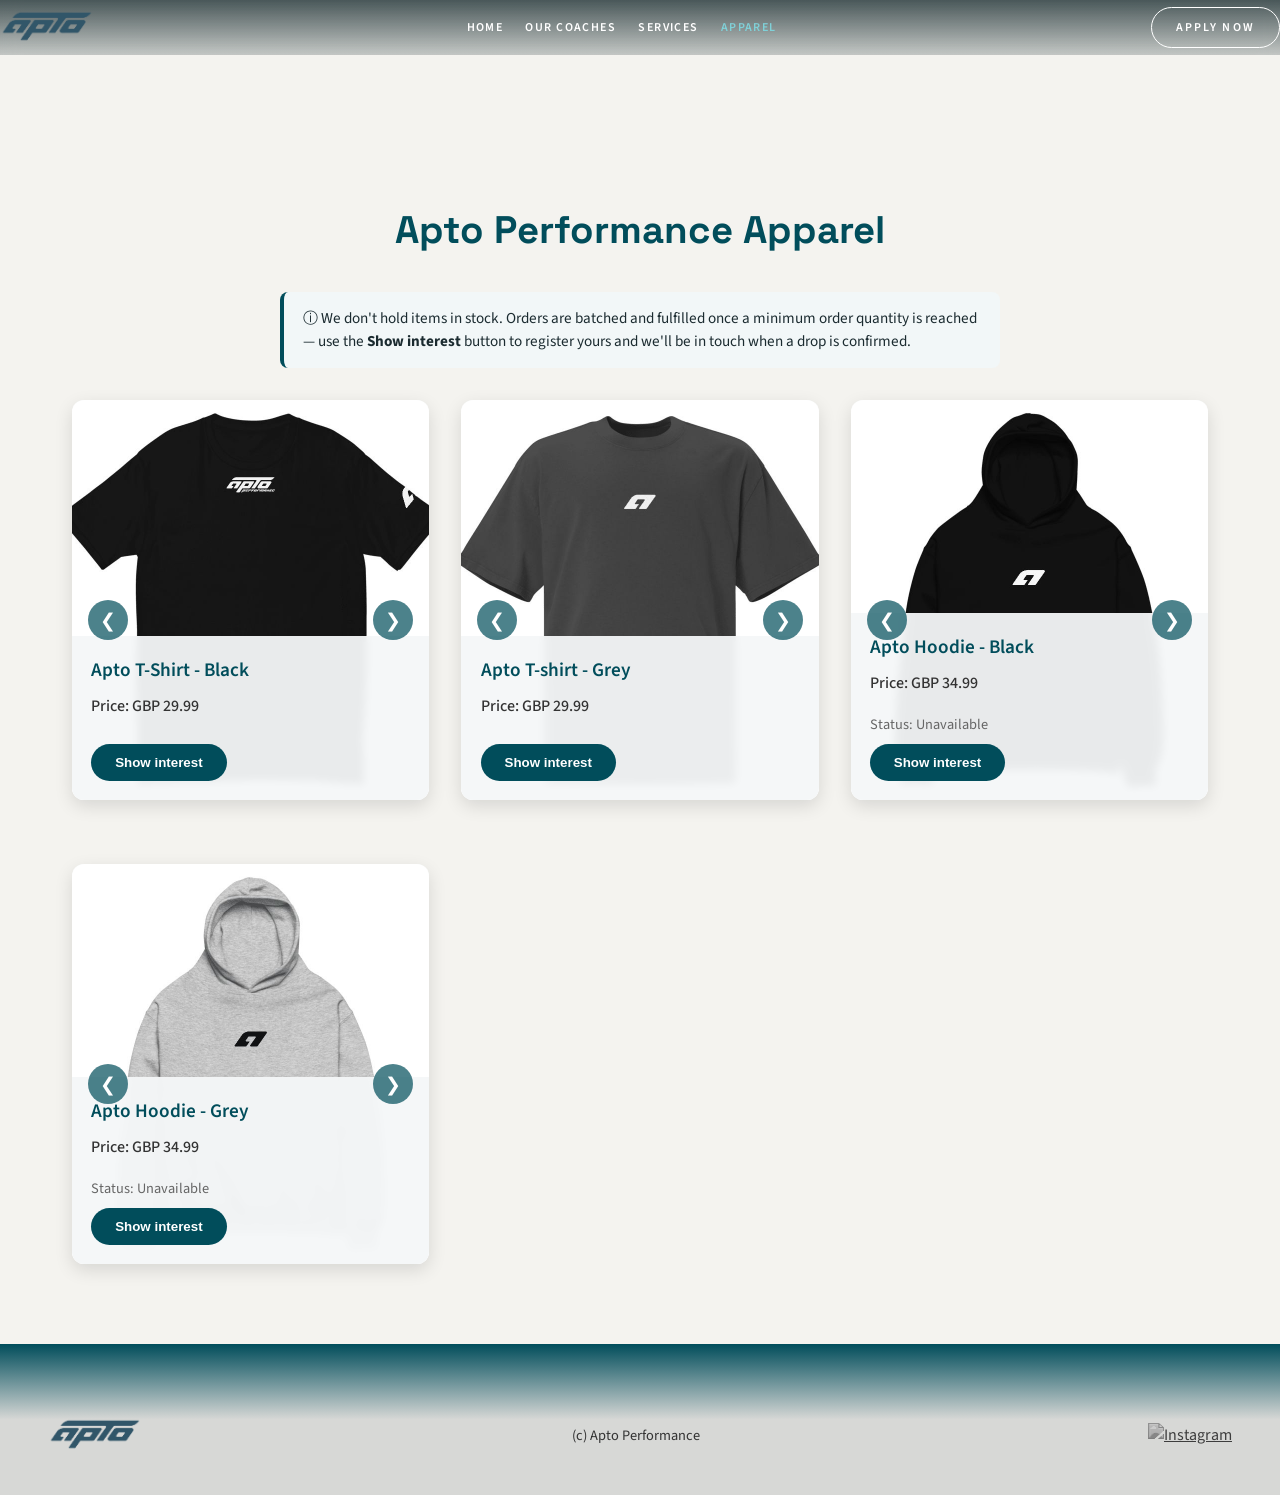
==== commit 3f614701: "Refresh coach profiles, rebuild home slideshow, optimise all media - Update the bullet list for ever" ====
--- a/Apparel.html
+++ b/Apparel.html
@@ -147,8 +147,6 @@
         </div>
             <small class="footer-note">(c) Apto Performance</small>
             <div class="social-icons">
-                <a href="https://www.facebook.com/people/Apto-Performance/100088809663048/#"><img src="https://cdn.jsdelivr.net/gh/simple-icons/simple-icons/icons/facebook.svg" alt="Facebook"></a>
-                <a href=""><img src="https://cdn.jsdelivr.net/gh/simple-icons/simple-icons/icons/linkedin.svg" alt="LinkedIn"></a>
                 <a href="https://www.instagram.com/aptoperformance/"><img src="https://cdn.jsdelivr.net/gh/simple-icons/simple-icons/icons/instagram.svg" alt="Instagram"></a>
             </div>
         </div>
--- a/Stylesheet2.css
+++ b/Stylesheet2.css
@@ -1090,7 +1090,7 @@
 }
 
 .cards-grid .testimonial-card {
-    height: 340px;
+    min-height: 340px;
 }
 
 .cards-grid .testimonial-card img {
@@ -1188,6 +1188,24 @@
     font-weight: 700;
     color: #014d5b;
     margin-top: 0;
+}
+
+/* Coach testimonial cards grow to fit their longest quote instead of clipping
+   it: the back face sits in normal flow so it sets the card height, and the
+   front photo is layered over it. Grid stretch keeps each row level. */
+.cards-grid .card-back {
+    position: relative;
+    min-height: 100%;
+}
+
+@media (max-width: 600px) {
+    .cards-grid .card-back {
+        padding: 1.35rem;
+    }
+
+    .cards-grid .card-back .quote {
+        font-size: 0.9rem;
+    }
 }
 
 /* ==================== SHOP SECTION ==================== */
@@ -1867,3 +1885,44 @@
         height: 350px;
     }
 }
+
+/* ==================== SERVICES PAGE - READABILITY FIX ==================== */
+/* Forces the brand's dark-teal / ink text colours on the services page cards
+   and panels so nothing can render as light-on-light, regardless of any
+   inherited or var()-dependent colour elsewhere in the stylesheet. */
+.page-services .service-card,
+.page-services .testimonials-section {
+    background-color: #ffffff;
+    color: #1f3a40;
+}
+
+.page-services .tier-card,
+.page-services .pricing-row {
+    background-color: #f2f7f8;
+}
+
+.page-services .service-card h2,
+.page-services .section-heading h2,
+.page-services .tier-card h3,
+.page-services .pricing-table h3,
+.page-services .pricing-row .tier-label {
+    color: #014d5b;
+}
+
+.page-services .service-card p,
+.page-services .section-heading p,
+.page-services .tier-card .tier-desc,
+.page-services .tier-card ul li,
+.page-services .section-heading.list-section ul li,
+.page-services .pricing-row .tier-price {
+    color: #1f3a40;
+}
+
+.page-services .pricing-row .member-price {
+    color: #436169;
+}
+
+.page-services .tier-card ul li::before,
+.page-services .section-heading.list-section ul li::before {
+    background-color: #006d77;
+}
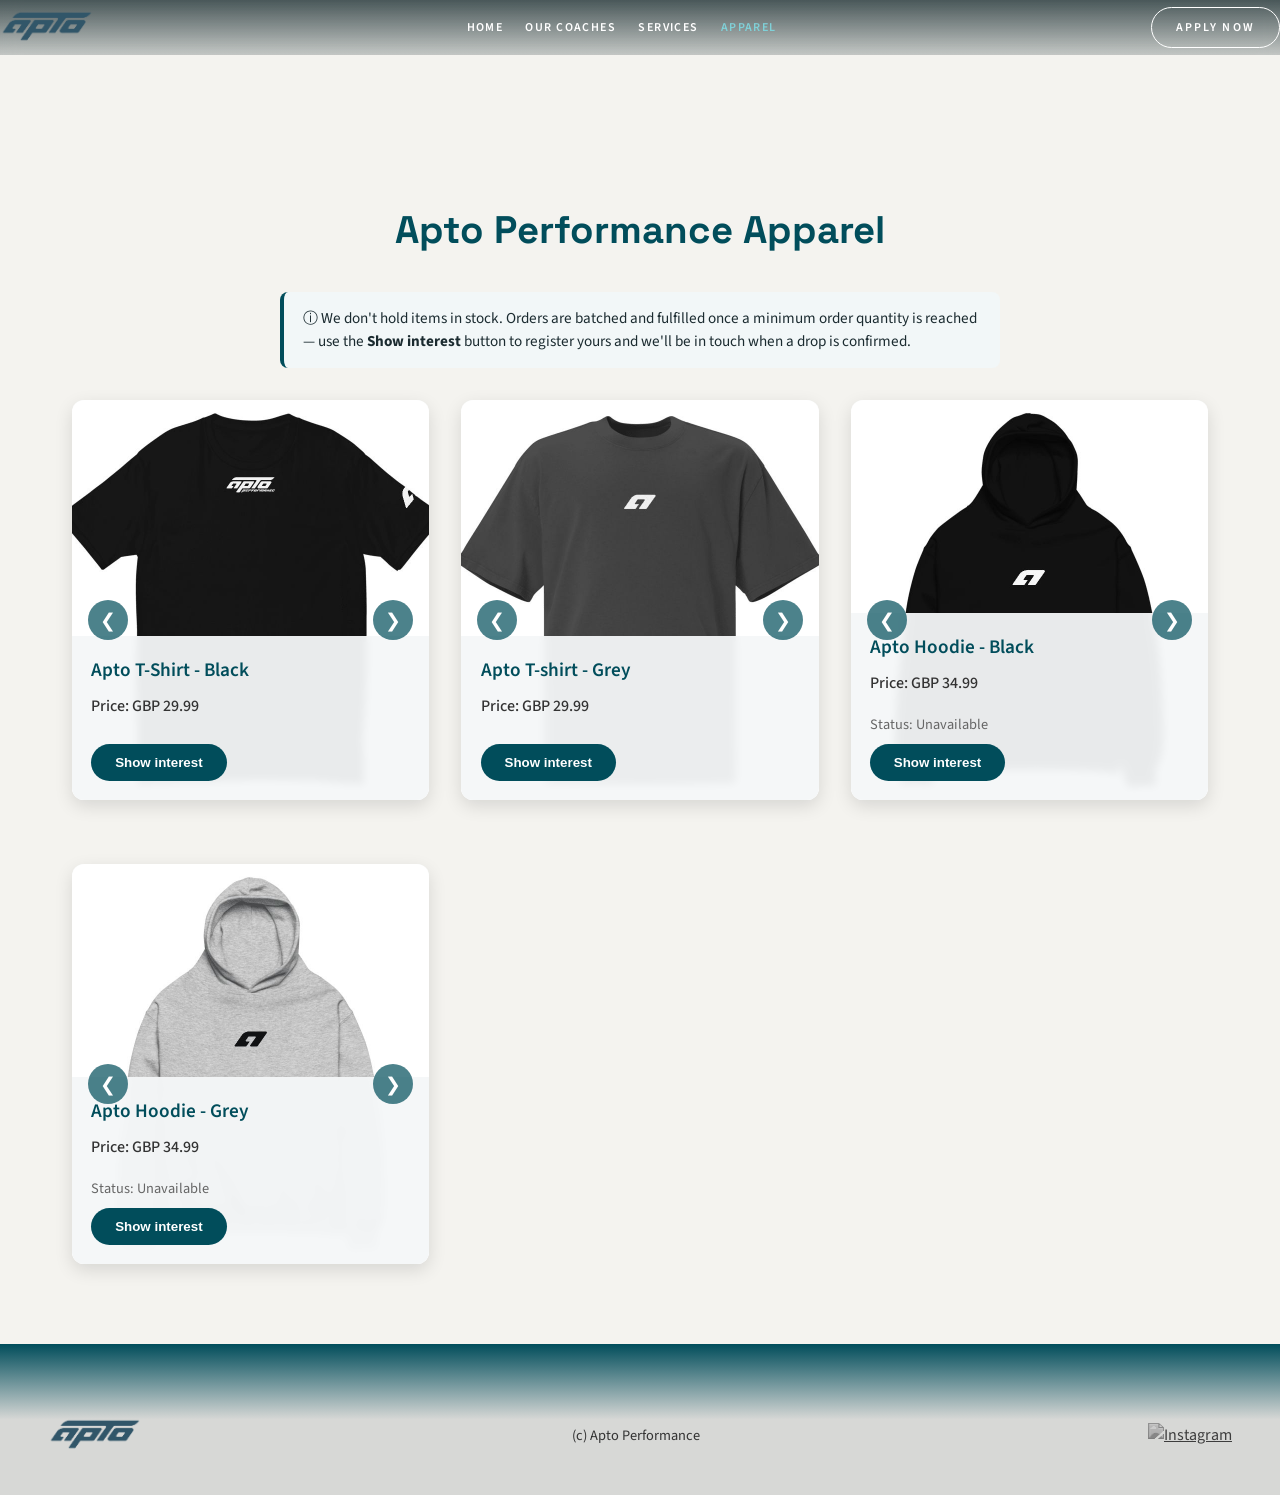
==== commit c5bb0aeb: "Version favicon URLs so browsers refetch them Chrome caches favicons per page URL, outside the norma" ====
--- a/Apparel.html
+++ b/Apparel.html
@@ -4,6 +4,10 @@
     <meta charset="UTF-8">
     <meta name="viewport" content="width=device-width, initial-scale=1.0">
     <title>Apparel - Apto Performance</title>
+    <link rel="icon" href="favicon.ico?v=2" sizes="any">
+    <link rel="icon" type="image/png" sizes="32x32" href="favicon-32.png?v=2">
+    <link rel="icon" type="image/png" sizes="192x192" href="favicon-192.png?v=2">
+    <link rel="apple-touch-icon" href="apple-touch-icon.png?v=2">
     <link rel="stylesheet" href="Stylesheet2.css">
     <link rel="preconnect" href="https://fonts.googleapis.com">
     <link rel="preconnect" href="https://fonts.gstatic.com" crossorigin>
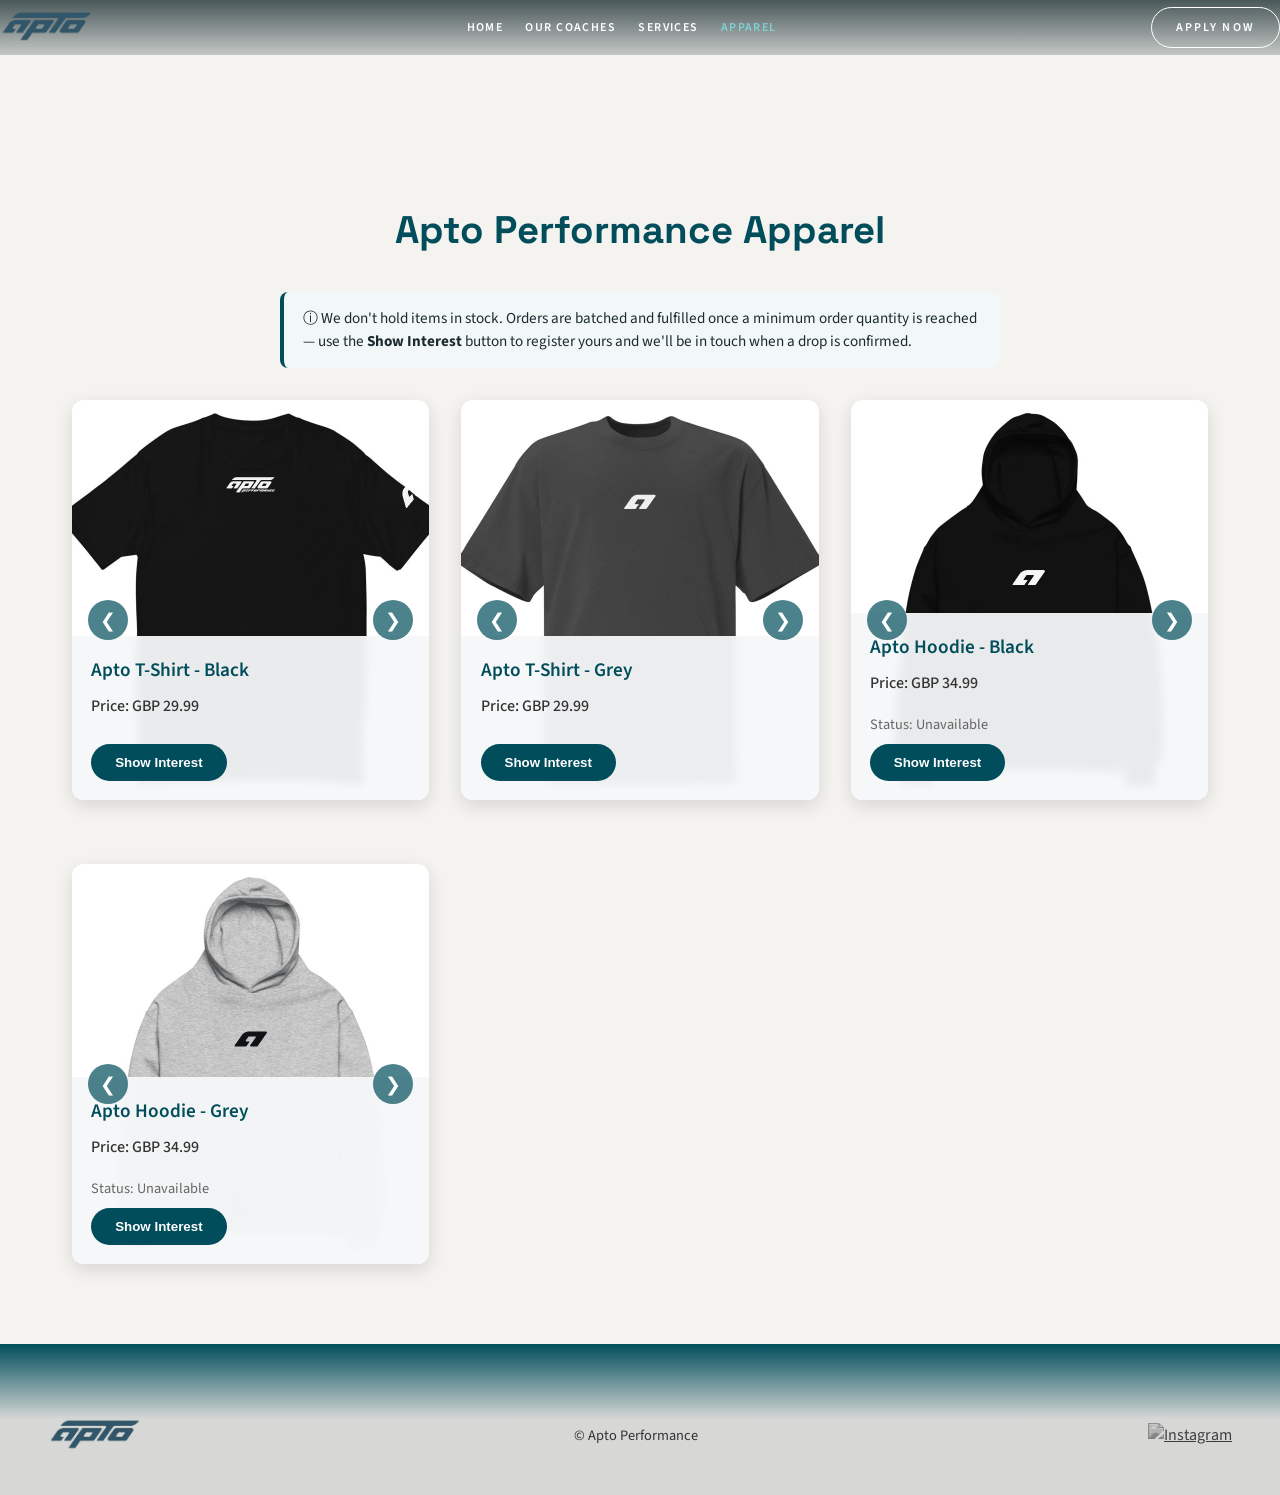
==== commit 637eaa63: "Update Peter's profile, fix photo crops, unify copy style - Replace Peter Young's bullet list and bi" ====
--- a/Apparel.html
+++ b/Apparel.html
@@ -32,7 +32,7 @@
         <h1 class="page-title">Apto Performance Apparel</h1>
 
         <div class="apparel-disclaimer">
-            <p>&#9432; We don't hold items in stock. Orders are batched and fulfilled once a minimum order quantity is reached — use the <strong>Show interest</strong> button to register yours and we'll be in touch when a drop is confirmed.</p>
+            <p>&#9432; We don't hold items in stock. Orders are batched and fulfilled once a minimum order quantity is reached — use the <strong>Show Interest</strong> button to register yours and we'll be in touch when a drop is confirmed.</p>
         </div>
 
         <div class="shop-grid">
@@ -50,25 +50,25 @@
                 <div class="item-details">
                     <h3 class="item-name">Apto T-Shirt - Black</h3>
                     <p class="item-price">Price: GBP 29.99</p>
-                    <button class="interest-button" type="button" data-item="Apto T-Shirt - Black">Show interest</button>
-                </div>
-            </div>
-
-            <div class="shop-item">
-                <div class="item-slides">
-                    <div class="item-image active">
-                        <img src="Images/AptoTshirtGreyFront.jpg" alt="Apto Performance T-shirt Grey - Front">
-                    </div>
-                    <div class="item-image">
-                        <img src="Images/AptoTshirtGreyBack.jpg" alt="Apto Performance T-shirt Grey - Back">
-                    </div>
-                    <button class="slide-prev" aria-label="Previous view">&#10094;</button>
-                    <button class="slide-next" aria-label="Next view">&#10095;</button>
-                </div>
-                <div class="item-details">
-                    <h3 class="item-name">Apto T-shirt - Grey</h3>
+                    <button class="interest-button" type="button" data-item="Apto T-Shirt - Black">Show Interest</button>
+                </div>
+            </div>
+
+            <div class="shop-item">
+                <div class="item-slides">
+                    <div class="item-image active">
+                        <img src="Images/AptoTshirtGreyFront.jpg" alt="Apto Performance T-Shirt Grey - Front">
+                    </div>
+                    <div class="item-image">
+                        <img src="Images/AptoTshirtGreyBack.jpg" alt="Apto Performance T-Shirt Grey - Back">
+                    </div>
+                    <button class="slide-prev" aria-label="Previous view">&#10094;</button>
+                    <button class="slide-next" aria-label="Next view">&#10095;</button>
+                </div>
+                <div class="item-details">
+                    <h3 class="item-name">Apto T-Shirt - Grey</h3>
                     <p class="item-price">Price: GBP 29.99</p>
-                    <button class="interest-button" type="button" data-item="Apto T-shirt - Grey">Show interest</button>
+                    <button class="interest-button" type="button" data-item="Apto T-Shirt - Grey">Show Interest</button>
                 </div>
             </div>
 
@@ -87,7 +87,7 @@
                     <h3 class="item-name">Apto Hoodie - Black</h3>
                     <p class="item-price">Price: GBP 34.99</p>
                     <p class="item-status">Status: Unavailable</p>
-                    <button class="interest-button" type="button" data-item="Apto Hoodie - Black">Show interest</button>
+                    <button class="interest-button" type="button" data-item="Apto Hoodie - Black">Show Interest</button>
                 </div>
             </div>
 
@@ -106,7 +106,7 @@
                     <h3 class="item-name">Apto Hoodie - Grey</h3>
                     <p class="item-price">Price: GBP 34.99</p>
                     <p class="item-status">Status: Unavailable</p>
-                    <button class="interest-button" type="button" data-item="Apto Hoodie - Grey">Show interest</button>
+                    <button class="interest-button" type="button" data-item="Apto Hoodie - Grey">Show Interest</button>
                 </div>
             </div>
         </div>
@@ -115,7 +115,7 @@
     <div class="interest-modal" id="interestModal" aria-hidden="true">
     <div class="interest-dialog" role="dialog" aria-modal="true" aria-labelledby="interestTitle">
         <button class="interest-close" type="button" aria-label="Close">&times;</button>
-        <h2 id="interestTitle">Show interest</h2>
+        <h2 id="interestTitle">Show Interest</h2>
         <p class="interest-item" id="interestItem">Item</p>
         <form class="interest-form" id="interestForm">
             <div>
@@ -146,10 +146,10 @@
 
     <footer class="footer">
         <div class="footer-top">
-            <div class="logo">
+            <a class="logo" href="AptoPerformance2.html" aria-label="Apto Performance home">
             <img src="Images/AptoBlueBG.png" alt="Apto Performance logo">
-        </div>
-            <small class="footer-note">(c) Apto Performance</small>
+        </a>
+            <small class="footer-note">© Apto Performance</small>
             <div class="social-icons">
                 <a href="https://www.instagram.com/aptoperformance/"><img src="https://cdn.jsdelivr.net/gh/simple-icons/simple-icons/icons/instagram.svg" alt="Instagram"></a>
             </div>
